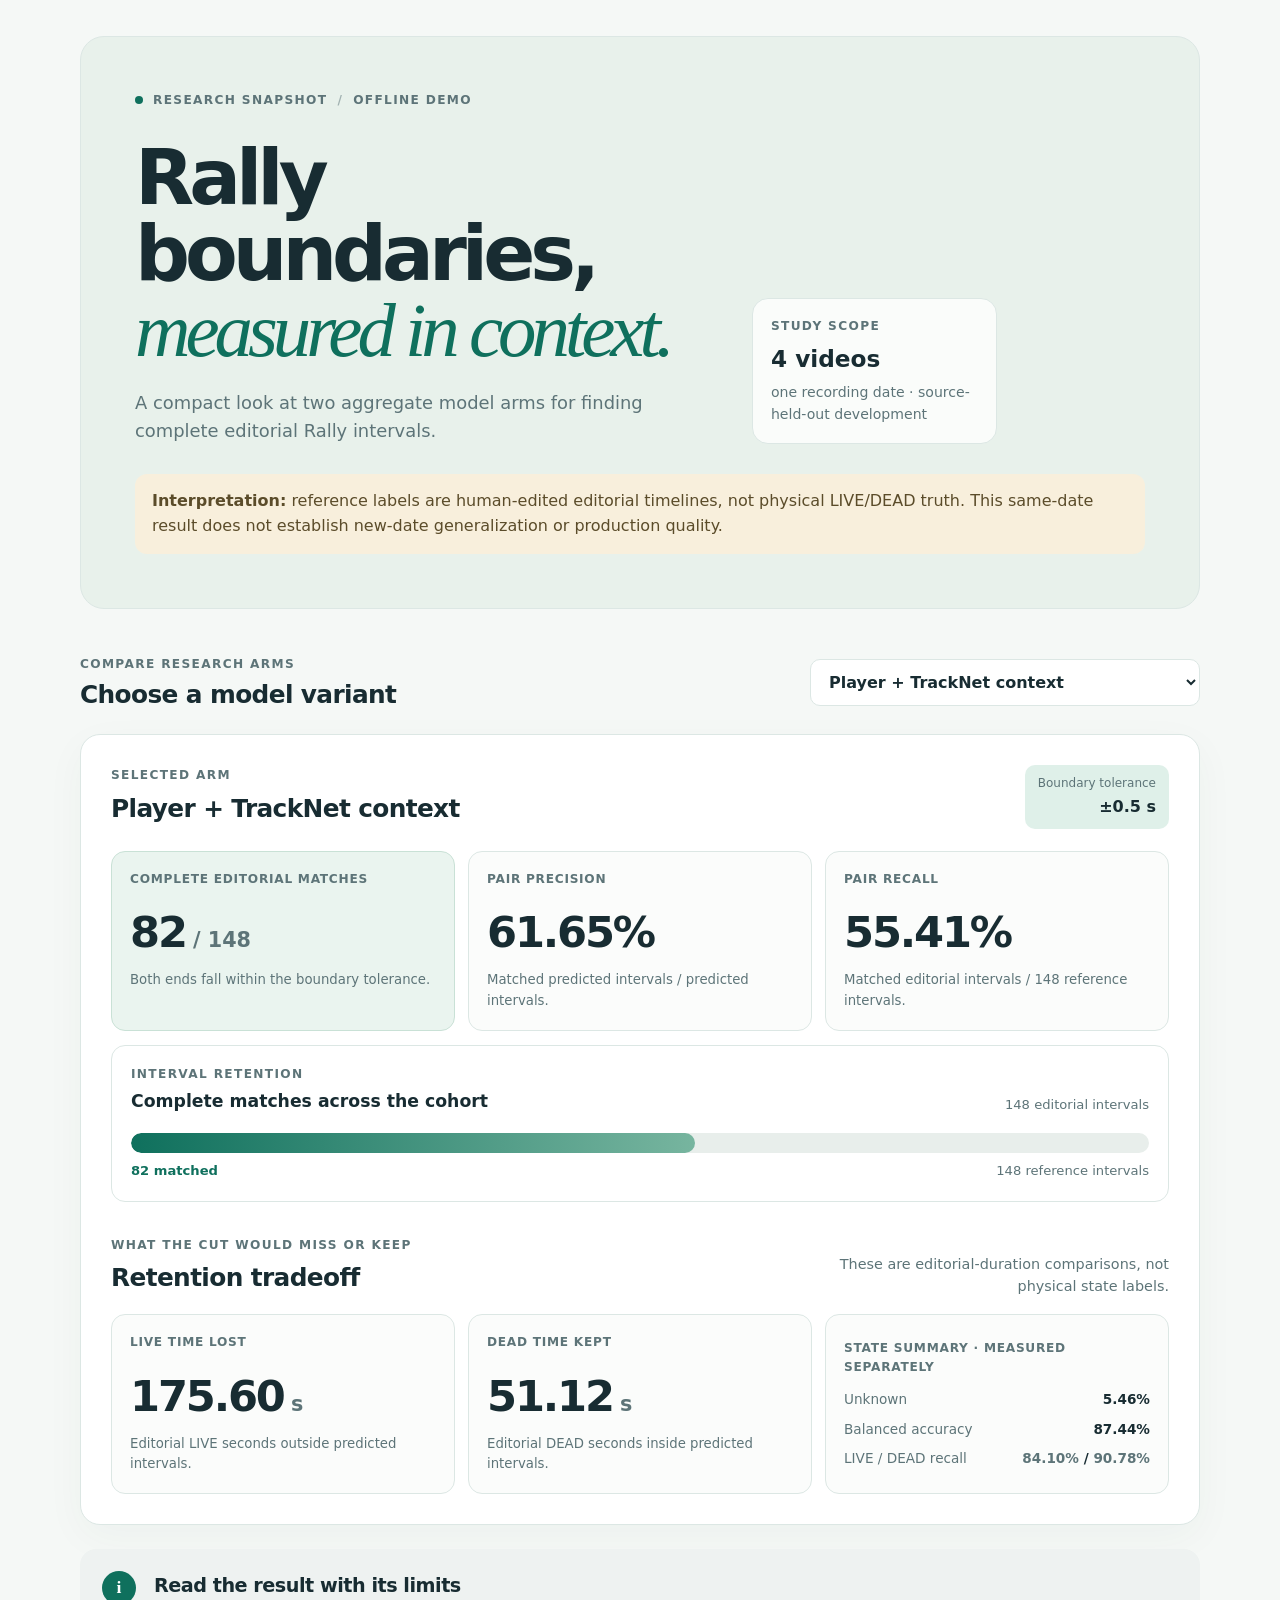
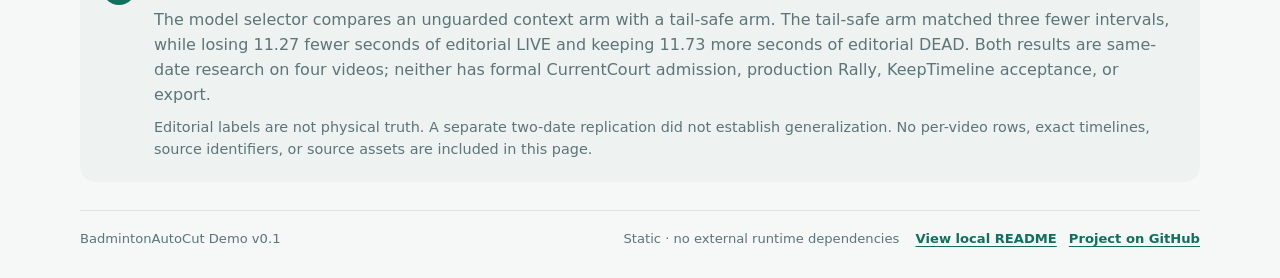
==== index.html @ 3be87d8e "Publish reviewed BadmintonAutoCut Demo v0.1" ====
<!doctype html>
<html lang="en">
  <head>
    <meta charset="utf-8">
    <meta name="viewport" content="width=device-width, initial-scale=1">
    <meta name="color-scheme" content="light">
    <meta name="description" content="An offline aggregate viewer for badminton Rally boundary research metrics.">
    <title>Rally Boundary Study — BadmintonAutoCut Demo</title>
    <link rel="stylesheet" href="styles.css">
    <script src="data/aggregate.js" defer></script>
    <script src="app.js" defer></script>
  </head>
  <body>
    <main>
      <header class="hero">
        <div class="eyebrow"><span class="status-dot"></span> Research snapshot <span class="divider">/</span> Offline demo</div>
        <div class="hero-grid">
          <div>
            <h1>Rally boundaries,<br><em>measured in context.</em></h1>
            <p class="lede">A compact look at two aggregate model arms for finding complete editorial Rally intervals.</p>
          </div>
          <aside class="scope-card">
            <span class="scope-label">Study scope</span>
            <strong>4 videos</strong>
            <span>one recording date · source-held-out development</span>
          </aside>
        </div>
        <div class="notice" role="note">
          <strong>Interpretation:</strong> reference labels are human-edited editorial timelines, not physical LIVE/DEAD truth. This same-date result does not establish new-date generalization or production quality.
        </div>
      </header>

      <section class="controls" aria-labelledby="arm-title">
        <div>
          <span class="section-kicker">Compare research arms</span>
          <h2 id="arm-title">Choose a model variant</h2>
        </div>
        <label class="select-wrap" for="arm-select">
          <span class="visually-hidden">Research model arm</span>
          <select id="arm-select" aria-controls="research-results">
            <option value="player_tracknet_context">Player + TrackNet context</option>
            <option value="tail_safe">Tail-safe Player + TrackNet context</option>
          </select>
        </label>
      </section>

      <section id="research-results" class="metrics-panel" aria-live="polite">
        <div class="score-heading">
          <div>
            <span class="section-kicker">Selected arm</span>
            <h2 id="arm-name">Player + TrackNet context</h2>
          </div>
          <div class="threshold"><span>Boundary tolerance</span><strong>±0.5 s</strong></div>
        </div>

        <div class="metric-grid">
          <article class="metric-card metric-primary">
            <span class="metric-label">Complete editorial matches</span>
            <strong><span id="matched">82</span><small> / 148</small></strong>
            <span class="metric-note">Both ends fall within the boundary tolerance.</span>
          </article>
          <article class="metric-card">
            <span class="metric-label">Pair precision</span>
            <strong id="precision">61.65%</strong>
            <span class="metric-note">Matched predicted intervals / predicted intervals.</span>
          </article>
          <article class="metric-card">
            <span class="metric-label">Pair recall</span>
            <strong id="recall">55.41%</strong>
            <span class="metric-note">Matched editorial intervals / 148 reference intervals.</span>
          </article>
        </div>

        <article class="chart-card">
          <div class="chart-heading">
            <div><span class="section-kicker">Interval retention</span><h3>Complete matches across the cohort</h3></div>
            <span class="chart-caption">148 editorial intervals</span>
          </div>
          <div class="bar-track" role="img" aria-label="Matched complete editorial intervals out of 148">
            <div id="match-bar" class="bar-fill" style="width:55.41%"></div>
          </div>
          <div class="bar-labels"><span id="match-caption">82 matched</span><span>148 reference intervals</span></div>
        </article>

        <div class="tradeoff-heading">
          <div><span class="section-kicker">What the cut would miss or keep</span><h2>Retention tradeoff</h2></div>
          <p>These are editorial-duration comparisons, not physical state labels.</p>
        </div>
        <div class="metric-grid tradeoff-grid">
          <article class="metric-card">
            <span class="metric-label">LIVE time lost</span>
            <strong><span id="live-lost">175.60</span><small> s</small></strong>
            <span class="metric-note">Editorial LIVE seconds outside predicted intervals.</span>
          </article>
          <article class="metric-card">
            <span class="metric-label">DEAD time kept</span>
            <strong><span id="dead-kept">51.12</span><small> s</small></strong>
            <span class="metric-note">Editorial DEAD seconds inside predicted intervals.</span>
          </article>
          <article class="metric-card state-card">
            <span class="metric-label">State summary · measured separately</span>
            <div class="state-line"><span>Unknown</span><strong id="unknown">5.46%</strong></div>
            <div class="state-line"><span>Balanced accuracy</span><strong id="balanced-accuracy">87.44%</strong></div>
            <div class="state-line"><span>LIVE / DEAD recall</span><strong><span id="live-recall">84.10%</span> / <span id="dead-recall">90.78%</span></strong></div>
          </article>
        </div>
      </section>

      <section class="method-note">
        <div class="method-icon" aria-hidden="true">i</div>
        <div>
          <h2>Read the result with its limits</h2>
          <p>The model selector compares an unguarded context arm with a tail-safe arm. The tail-safe arm matched three fewer intervals, while losing 11.27 fewer seconds of editorial LIVE and keeping 11.73 more seconds of editorial DEAD. Both results are same-date research on four videos; neither has formal CurrentCourt admission, production Rally, KeepTimeline acceptance, or export.</p>
          <p class="method-foot">Editorial labels are not physical truth. A separate two-date replication did not establish generalization. No per-video rows, exact timelines, source identifiers, or source assets are included in this page.</p>
        </div>
      </section>

      <footer>
        <span>BadmintonAutoCut Demo v0.1</span>
        <span class="footer-meta">Static · no external runtime dependencies <a class="footer-readme" href="README.md" target="_blank" rel="noopener">View local README</a><a class="footer-readme" href="https://github.com/YuCloer/BadmintonAutoCut-Demo#readme" target="_blank" rel="noopener">Project on GitHub</a></span>
      </footer>
    </main>
  </body>
</html>
---- styles.css ----
:root {
  color-scheme: light;
  --ink: #182c32;
  --muted: #5d7478;
  --line: #dce7e4;
  --paper: #f5f8f6;
  --surface: #ffffff;
  --accent: #0f705d;
  --mint: #dff0e9;
  --amber: #f8efdc;
}

* { box-sizing: border-box; }
body { margin: 0; background: var(--paper); color: var(--ink); font: 16px/1.55 system-ui, "Segoe UI", sans-serif; }
main { width: min(1120px, calc(100% - 36px)); margin: 0 auto; padding: 36px 0 28px; }
.hero { padding: clamp(24px, 5vw, 54px); background: #e8f1eb; border: 1px solid var(--line); border-radius: 24px; }
.eyebrow, .section-kicker, .scope-label, .metric-label { color: var(--muted); font-size: .76rem; font-weight: 750; letter-spacing: .11em; text-transform: uppercase; }
.eyebrow { display: flex; align-items: center; gap: 10px; }
.status-dot { width: 8px; height: 8px; display: inline-block; background: var(--accent); border-radius: 50%; }
.divider { opacity: .5; }
.hero-grid { display: grid; grid-template-columns: 1fr auto; gap: 40px; align-items: end; margin-top: 30px; }
h1 { margin: 0; font-size: clamp(2.6rem, 6vw, 5rem); letter-spacing: -.065em; line-height: .99; }
h1 em { color: var(--accent); font-family: Georgia, serif; font-weight: 500; }
.lede { max-width: 52ch; margin: 20px 0 0; color: var(--muted); font-size: 1.12rem; }
.scope-card { width: min(100%, 245px); display: grid; gap: 5px; padding: 18px; background: rgba(255,255,255,.78); border: 1px solid var(--line); border-radius: 16px; }
.scope-card strong { font-size: 1.45rem; }
.scope-card span:last-child { color: var(--muted); font-size: .88rem; }
.notice { margin-top: 30px; padding: 15px 17px; background: var(--amber); color: #5b4c2a; border-radius: 12px; }
.controls, .score-heading, .chart-heading, .tradeoff-heading, footer { display: flex; align-items: center; justify-content: space-between; gap: 24px; }
.controls { margin: 42px 0 20px; }
h2, h3, p { margin-top: 0; }
h2 { margin-bottom: 0; font-size: 1.55rem; letter-spacing: -.025em; }
.select-wrap select { max-width: 100%; padding: 12px 38px 12px 14px; color: var(--ink); background: var(--surface); border: 1px solid var(--line); border-radius: 10px; font: inherit; font-weight: 650; }
.metrics-panel { padding: clamp(18px, 3vw, 30px); background: var(--surface); border: 1px solid var(--line); border-radius: 20px; box-shadow: 0 12px 40px rgba(30, 69, 61, .04); }
.score-heading { margin-bottom: 22px; }
.score-heading .section-kicker, .chart-heading .section-kicker, .tradeoff-heading .section-kicker { display: block; margin-bottom: 5px; }
.threshold { min-width: 130px; display: grid; gap: 2px; padding: 9px 13px; text-align: right; background: var(--mint); border-radius: 10px; }
.threshold span { color: var(--muted); font-size: .75rem; }
.threshold strong { font-size: 1rem; }
.metric-grid { display: grid; grid-template-columns: repeat(3, minmax(0, 1fr)); gap: 13px; }
.metric-card { min-height: 145px; padding: 18px; background: #fbfcfb; border: 1px solid var(--line); border-radius: 14px; }
.metric-primary { background: #eaf4ef; border-color: #c9e1d6; }
.metric-label { display: block; letter-spacing: .06em; }
.metric-card > strong { display: block; margin: 11px 0 4px; font-size: clamp(1.8rem, 4vw, 2.7rem); letter-spacing: -.05em; }
.metric-card small { color: var(--muted); font-size: .48em; font-weight: 650; letter-spacing: 0; }
.metric-note { display: block; color: var(--muted); font-size: .83rem; }
.chart-card { margin-top: 14px; padding: 19px; border: 1px solid var(--line); border-radius: 14px; }
.chart-heading { align-items: end; margin-bottom: 18px; }
.chart-heading h3 { margin: 0; font-size: 1.08rem; }
.chart-caption { color: var(--muted); font-size: .82rem; }
.bar-track { height: 20px; overflow: hidden; background: #e8eeeb; border-radius: 999px; }
.bar-fill { height: 100%; background: linear-gradient(90deg, #0f705d, #77b59f); border-radius: inherit; transition: width .25s ease; }
.bar-labels { display: flex; justify-content: space-between; margin-top: 8px; color: var(--muted); font-size: .82rem; }
.bar-labels span:first-child { color: var(--accent); font-weight: 750; }
.tradeoff-heading { align-items: end; margin: 34px 0 16px; }
.tradeoff-heading p { max-width: 42ch; margin: 0; color: var(--muted); font-size: .9rem; text-align: right; }
.tradeoff-grid .metric-card { min-height: 158px; }
.state-card { display: flex; flex-direction: column; justify-content: center; gap: 8px; }
.state-card .metric-label { margin-bottom: 5px; }
.state-line { display: flex; justify-content: space-between; gap: 8px; font-size: .85rem; }
.state-line span { color: var(--muted); }
.method-note { display: grid; grid-template-columns: 38px 1fr; gap: 14px; margin-top: 24px; padding: 22px; background: #eef2f1; border-radius: 16px; }
.method-icon { width: 34px; height: 34px; display: grid; place-items: center; color: white; background: var(--accent); border-radius: 50%; font: 700 1.1rem Georgia, serif; }
.method-note h2 { margin-bottom: 8px; font-size: 1.2rem; }
.method-note p { margin-bottom: 8px; color: var(--muted); }
.method-note .method-foot { margin-bottom: 0; font-size: .9rem; }
footer { margin-top: 28px; padding-top: 18px; border-top: 1px solid var(--line); color: var(--muted); font-size: .82rem; }
.footer-readme { margin-left: 12px; color: var(--accent); font-weight: 750; text-underline-offset: 3px; }
.footer-readme:hover, .footer-readme:focus-visible { color: var(--ink); }
.visually-hidden { position: absolute; width: 1px; height: 1px; padding: 0; margin: -1px; overflow: hidden; clip: rect(0,0,0,0); white-space: nowrap; border: 0; }

@media (max-width: 760px) {
  .hero-grid { grid-template-columns: 1fr; gap: 20px; }
  .scope-card { width: 100%; }
  .metric-grid { grid-template-columns: 1fr; }
  .metric-card { min-height: auto; }
  .controls, .score-heading, .chart-heading, .tradeoff-heading, footer { align-items: flex-start; flex-direction: column; }
  .threshold { text-align: left; }
  .tradeoff-heading p { text-align: left; }
  .select-wrap, .select-wrap select { width: 100%; }
  .bar-labels { font-size: .74rem; }
}

@media (prefers-reduced-motion: reduce) {
  *, *::before, *::after { scroll-behavior: auto !important; transition-duration: .01ms !important; }
}
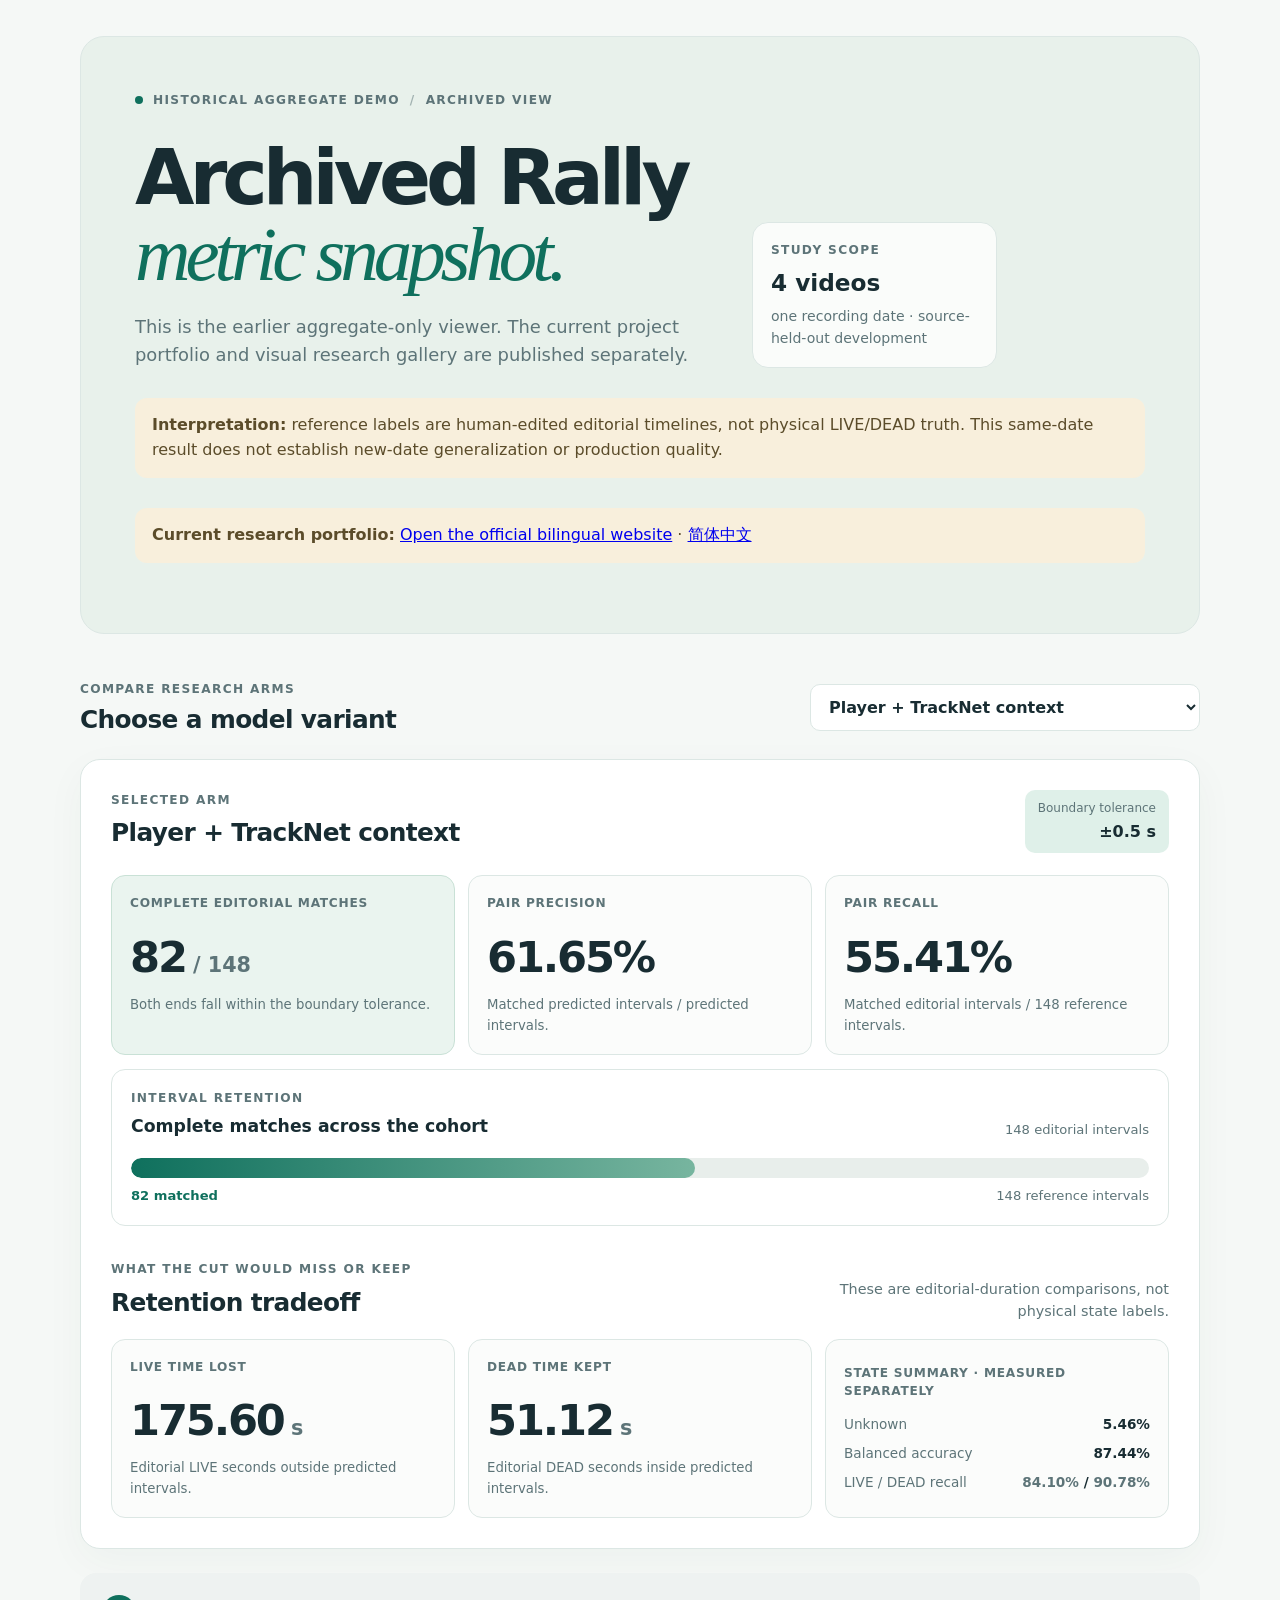
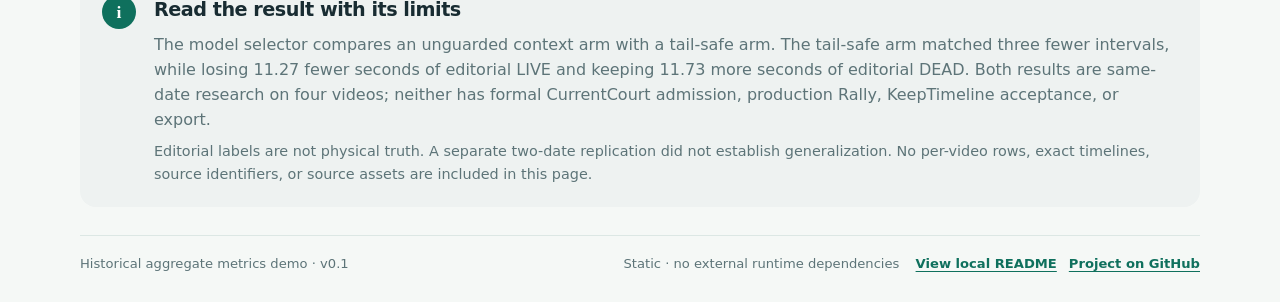
==== commit 5693a484: "Redesign bilingual research portfolio showcase" ====
--- a/index.html
+++ b/index.html
@@ -4,8 +4,8 @@
     <meta charset="utf-8">
     <meta name="viewport" content="width=device-width, initial-scale=1">
     <meta name="color-scheme" content="light">
-    <meta name="description" content="An offline aggregate viewer for badminton Rally boundary research metrics.">
-    <title>Rally Boundary Study — BadmintonAutoCut Demo</title>
+    <meta name="description" content="Archived aggregate-metrics demo for BadmintonAutoCut research. Visit the bilingual research portfolio for the current project presentation.">
+    <title>Historical Metrics Demo — BadmintonAutoCut</title>
     <link rel="stylesheet" href="styles.css">
     <script src="data/aggregate.js" defer></script>
     <script src="app.js" defer></script>
@@ -13,11 +13,11 @@
   <body>
     <main>
       <header class="hero">
-        <div class="eyebrow"><span class="status-dot"></span> Research snapshot <span class="divider">/</span> Offline demo</div>
+        <div class="eyebrow"><span class="status-dot"></span> Historical aggregate demo <span class="divider">/</span> Archived view</div>
         <div class="hero-grid">
           <div>
-            <h1>Rally boundaries,<br><em>measured in context.</em></h1>
-            <p class="lede">A compact look at two aggregate model arms for finding complete editorial Rally intervals.</p>
+            <h1>Archived Rally<br><em>metric snapshot.</em></h1>
+            <p class="lede">This is the earlier aggregate-only viewer. The current project portfolio and visual research gallery are published separately.</p>
           </div>
           <aside class="scope-card">
             <span class="scope-label">Study scope</span>
@@ -28,6 +28,7 @@
         <div class="notice" role="note">
           <strong>Interpretation:</strong> reference labels are human-edited editorial timelines, not physical LIVE/DEAD truth. This same-date result does not establish new-date generalization or production quality.
         </div>
+        <p class="notice"><strong>Current research portfolio:</strong> <a href="https://yucloer.github.io/BadmintonAutoCut-Demo/">Open the official bilingual website</a> · <a href="https://yucloer.github.io/BadmintonAutoCut-Demo/zh/">简体中文</a></p>
       </header>
 
       <section class="controls" aria-labelledby="arm-title">
@@ -116,7 +117,7 @@
       </section>
 
       <footer>
-        <span>BadmintonAutoCut Demo v0.1</span>
+        <span>Historical aggregate metrics demo · v0.1</span>
         <span class="footer-meta">Static · no external runtime dependencies <a class="footer-readme" href="README.md" target="_blank" rel="noopener">View local README</a><a class="footer-readme" href="https://github.com/YuCloer/BadmintonAutoCut-Demo#readme" target="_blank" rel="noopener">Project on GitHub</a></span>
       </footer>
     </main>
